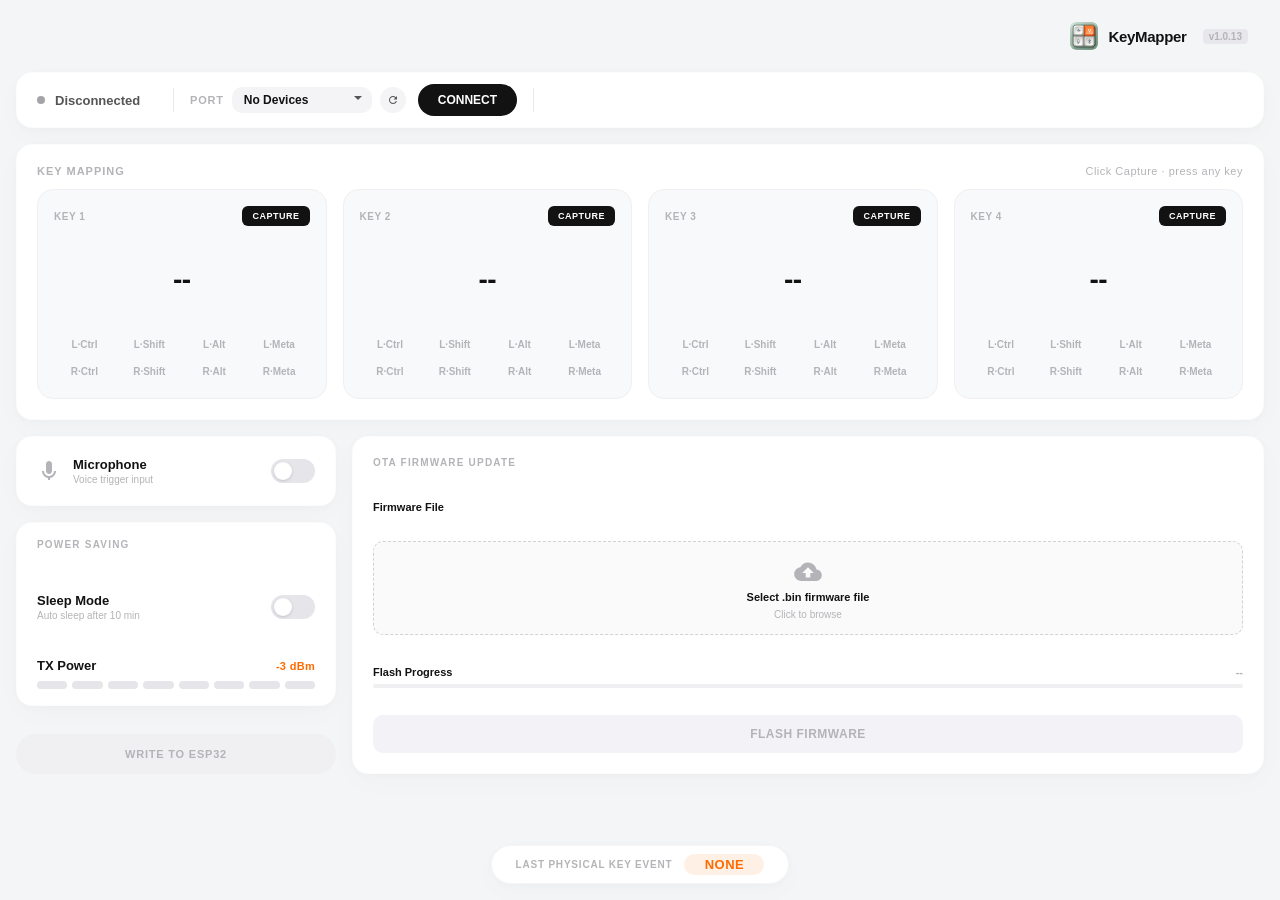
==== windows_app_python/web/index.html @ b79d4007 "feat(client): refactor Windows client to WebView architecture, sharing identical HTML UI with macOS " ====
<!DOCTYPE html>
<html lang="zh-CN">
<head>
    <meta charset="UTF-8">
    <meta name="viewport" content="width=device-width, initial-scale=1.0">
    <title>VoxTriple Config Client</title>
    <link rel="stylesheet" href="style.css">
</head>
<body>
    <div class="app-container">
        <!-- 1. 全等宽自定义窗口标题栏（支持拖拽 & 最右侧关闭按钮） -->
        <div class="custom-titlebar">
            <div class="logo-card">
                <img src="logo.png" alt="Logo" class="logo-img">
                <span class="logo-title">KeyMapper</span>
                <span class="logo-version" id="app-version">v1.0.13</span>
            </div>
        </div>

        <!-- 2. 全等宽设备连接控制横栏 -->
        <div class="device-connection-bar">
            <div class="status-indicator">
                <span class="status-dot disconnected" id="status-dot"></span>
                <span class="status-text" id="status-text">Disconnected</span>
            </div>
            
            <div class="divider"></div>
            
            <div class="port-section">
                <span class="control-label">PORT</span>
                <div class="select-wrapper">
                    <select id="port-select">
                        <option value="">No Devices</option>
                    </select>
                </div>
                <!-- 旋转刷新按钮 -->
                <button class="btn-refresh" id="btn-refresh" onclick="pollPorts()" title="Refresh Port List">
                    <svg viewBox="0 0 24 24" width="12" height="12">
                        <path fill="currentColor" d="M17.65 6.35C16.2 4.9 14.21 4 12 4c-4.42 0-7.99 3.58-7.99 8s3.57 8 7.99 8c3.73 0 6.84-2.55 7.73-6h-2.08c-.82 2.33-3.07 4-5.65 4-3.31 0-6-2.69-6-6s2.69-6 6-6c1.66 0 3.14.69 4.22 1.78L13 11h7V4l-2.35 2.35z"/>
                    </svg>
                </button>
            </div>
            
            <button class="btn btn-connect" id="btn-connect">CONNECT</button>
            
            <div class="divider"></div>
            
            <div class="firmware-section" id="firmware-section" style="display: none;">
                <span class="control-label">FIRMWARE</span>
                <div class="firmware-status-wrapper">
                    <span class="firmware-version" id="firmware-ver">v--</span>
                    <span class="firmware-status-label" id="firmware-status-label"></span>
                </div>
            </div>
            
            <!-- 仅在有固件更新时动态显示的智能升级按钮 -->
            <button class="btn btn-update-trigger" id="btn-update-trigger" style="display: none;" title="Start Smart Firmware Upgrade">UPDATE</button>
        </div>

        <!-- 3. 键盘按键映射配置区域 -->
        <main class="main-layout">
            <section class="section key-mapping-section">
                <div class="section-header">
                    <h2 class="section-title">KEY MAPPING</h2>
                    <span class="section-tips" id="mapping-tips">Click Capture · press any key</span>
                </div>
                
                <div class="key-grid">
                    <!-- Key 1 -->
                    <div class="key-card" data-idx="0" id="key-card-0">
                        <div class="key-card-header">
                            <span class="key-card-title">KEY 1</span>
                            <button class="btn-capture" id="btn-capture-0" onclick="startKeyCapture(0)">CAPTURE</button>
                        </div>
                        <div class="key-display" id="key-display-0">--</div>
                        <div class="modifiers-container" id="mods-0">
                            <div class="mods-row">
                                <span class="mod-pill" data-mask="0x01" onclick="toggleMod(0, 0x01)">L·Ctrl</span>
                                <span class="mod-pill" data-mask="0x02" onclick="toggleMod(0, 0x02)">L·Shift</span>
                                <span class="mod-pill" data-mask="0x04" onclick="toggleMod(0, 0x04)">L·Alt</span>
                                <span class="mod-pill" data-mask="0x08" onclick="toggleMod(0, 0x08)">L·Meta</span>
                            </div>
                            <div class="mods-row">
                                <span class="mod-pill" data-mask="0x10" onclick="toggleMod(0, 0x10)">R·Ctrl</span>
                                <span class="mod-pill" data-mask="0x20" onclick="toggleMod(0, 0x20)">R·Shift</span>
                                <span class="mod-pill" data-mask="0x40" onclick="toggleMod(0, 0x40)">R·Alt</span>
                                <span class="mod-pill" data-mask="0x80" onclick="toggleMod(0, 0x80)">R·Meta</span>
                            </div>
                        </div>
                    </div>

                    <!-- Key 2 -->
                    <div class="key-card" data-idx="1" id="key-card-1">
                        <div class="key-card-header">
                            <span class="key-card-title">KEY 2</span>
                            <button class="btn-capture" id="btn-capture-1" onclick="startKeyCapture(1)">CAPTURE</button>
                        </div>
                        <div class="key-display" id="key-display-1">--</div>
                        <div class="modifiers-container" id="mods-1">
                            <div class="mods-row">
                                <span class="mod-pill" data-mask="0x01" onclick="toggleMod(1, 0x01)">L·Ctrl</span>
                                <span class="mod-pill" data-mask="0x02" onclick="toggleMod(1, 0x02)">L·Shift</span>
                                <span class="mod-pill" data-mask="0x04" onclick="toggleMod(1, 0x04)">L·Alt</span>
                                <span class="mod-pill" data-mask="0x08" onclick="toggleMod(1, 0x08)">L·Meta</span>
                            </div>
                            <div class="mods-row">
                                <span class="mod-pill" data-mask="0x10" onclick="toggleMod(1, 0x10)">R·Ctrl</span>
                                <span class="mod-pill" data-mask="0x20" onclick="toggleMod(1, 0x20)">R·Shift</span>
                                <span class="mod-pill" data-mask="0x40" onclick="toggleMod(1, 0x40)">R·Alt</span>
                                <span class="mod-pill" data-mask="0x80" onclick="toggleMod(1, 0x80)">R·Meta</span>
                            </div>
                        </div>
                    </div>

                    <!-- Key 3 -->
                    <div class="key-card" data-idx="2" id="key-card-2">
                        <div class="key-card-header">
                            <span class="key-card-title">KEY 3</span>
                            <button class="btn-capture" id="btn-capture-2" onclick="startKeyCapture(2)">CAPTURE</button>
                        </div>
                        <div class="key-display" id="key-display-2">--</div>
                        <div class="modifiers-container" id="mods-2">
                            <div class="mods-row">
                                <span class="mod-pill" data-mask="0x01" onclick="toggleMod(2, 0x01)">L·Ctrl</span>
                                <span class="mod-pill" data-mask="0x02" onclick="toggleMod(2, 0x02)">L·Shift</span>
                                <span class="mod-pill" data-mask="0x04" onclick="toggleMod(2, 0x04)">L·Alt</span>
                                <span class="mod-pill" data-mask="0x08" onclick="toggleMod(2, 0x08)">L·Meta</span>
                            </div>
                            <div class="mods-row">
                                <span class="mod-pill" data-mask="0x10" onclick="toggleMod(2, 0x10)">R·Ctrl</span>
                                <span class="mod-pill" data-mask="0x20" onclick="toggleMod(2, 0x20)">R·Shift</span>
                                <span class="mod-pill" data-mask="0x40" onclick="toggleMod(2, 0x40)">R·Alt</span>
                                <span class="mod-pill" data-mask="0x80" onclick="toggleMod(2, 0x80)">R·Meta</span>
                            </div>
                        </div>
                    </div>

                    <!-- Key 4 -->
                    <div class="key-card" data-idx="3" id="key-card-3">
                        <div class="key-card-header">
                            <span class="key-card-title">KEY 4</span>
                            <button class="btn-capture" id="btn-capture-3" onclick="startKeyCapture(3)">CAPTURE</button>
                        </div>
                        <div class="key-display" id="key-display-3">--</div>
                        <div class="modifiers-container" id="mods-3">
                            <div class="mods-row">
                                <span class="mod-pill" data-mask="0x01" onclick="toggleMod(3, 0x01)">L·Ctrl</span>
                                <span class="mod-pill" data-mask="0x02" onclick="toggleMod(3, 0x02)">L·Shift</span>
                                <span class="mod-pill" data-mask="0x04" onclick="toggleMod(3, 0x04)">L·Alt</span>
                                <span class="mod-pill" data-mask="0x08" onclick="toggleMod(3, 0x08)">L·Meta</span>
                            </div>
                            <div class="mods-row">
                                <span class="mod-pill" data-mask="0x10" onclick="toggleMod(3, 0x10)">R·Ctrl</span>
                                <span class="mod-pill" data-mask="0x20" onclick="toggleMod(3, 0x20)">R·Shift</span>
                                <span class="mod-pill" data-mask="0x40" onclick="toggleMod(3, 0x40)">R·Alt</span>
                                <span class="mod-pill" data-mask="0x80" onclick="toggleMod(3, 0x80)">R·Meta</span>
                            </div>
                        </div>
                    </div>
                </div>
            </section>

            <!-- 4. 下半部分功能布局 -->
            <div class="bottom-layout">
                <!-- 左下：硬件级设置控制面板 -->
                <div class="left-settings">
                    <!-- 麦克风控制卡片 -->
                    <div class="setting-card mic-card">
                        <div class="setting-icon-desc">
                            <svg class="setting-svg" viewBox="0 0 24 24" width="24" height="24">
                                <path fill="currentColor" d="M12 2c1.66 0 3 1.34 3 3v7c0 1.66-1.34 3-3 3s-3-1.34-3-3V5c0-1.66 1.34-3 3-3zm7 10c0 3.53-2.61 6.43-6 6.92V21h-2v-2.08c-3.39-.49-6-3.39-6-6.92h2c0 2.76 2.24 5 5 5s5-2.24 5-5h2z"/>
                            </svg>
                            <div class="setting-texts">
                                <span class="setting-name">Microphone</span>
                                <span class="setting-sub">Voice trigger input</span>
                            </div>
                        </div>
                        <label class="switch-toggle">
                            <input type="checkbox" id="mic-toggle" onchange="onMicToggle()">
                            <span class="switch-slider"></span>
                        </label>
                    </div>

                    <!-- 硬件省电与功率设置卡片 -->
                    <div class="setting-card power-card-main">
                        <div class="power-section-header">POWER SAVING</div>
                        
                        <div class="power-row">
                            <div class="setting-texts">
                                <span class="setting-name">Sleep Mode</span>
                                <span class="setting-sub">Auto sleep after 10 min</span>
                            </div>
                            <label class="switch-toggle">
                                <input type="checkbox" id="sleep-toggle" onchange="onSleepToggle()">
                                <span class="switch-slider"></span>
                            </label>
                        </div>
                        
                        <div class="power-row-tx">
                            <div class="tx-text-header">
                                <span class="setting-name">TX Power</span>
                                <span class="tx-val-badge" id="tx-power-val">-3 dBm</span>
                            </div>
                            <!-- 8格分段式功率选择器 -->
                            <div class="power-bar-segments" id="tx-power-bar">
                                <div class="power-segment" data-level="0" onclick="setTxPower(0)"></div>
                                <div class="power-segment" data-level="1" onclick="setTxPower(1)"></div>
                                <div class="power-segment" data-level="2" onclick="setTxPower(2)"></div>
                                <div class="power-segment" data-level="3" onclick="setTxPower(3)"></div>
                                <div class="power-segment" data-level="4" onclick="setTxPower(4)"></div>
                                <div class="power-segment" data-level="5" onclick="setTxPower(5)"></div>
                                <div class="power-segment" data-level="6" onclick="setTxPower(6)"></div>
                                <div class="power-segment" data-level="7" onclick="setTxPower(7)"></div>
                            </div>
                        </div>
                    </div>
                    
                    <!-- 一键保存配置到开发板的写入按钮板块 -->
                    <div class="write-btn-wrapper">
                        <button class="btn btn-write-config-large" id="btn-write-config" onclick="saveAllConfigsToDevice()" disabled>WRITE TO ESP32</button>
                    </div>
                </div>

                <!-- 右下：OTA固件在线升级模块 -->
                <div class="right-ota">
                    <div class="ota-card">
                        <div class="power-section-header">OTA FIRMWARE UPDATE</div>
                        
                        <div class="ota-sub-header">Firmware File</div>
                        
                        <!-- 拖拽/点击上传虚线区域 -->
                        <div class="upload-dropzone" id="dropzone" onclick="onBrowseFirmware()">
                            <svg class="upload-svg" viewBox="0 0 24 24" width="36" height="36">
                                <path fill="currentColor" d="M19.35 10.04C18.67 6.59 15.64 4 12 4 9.11 4 6.6 5.64 5.35 8.04 2.34 8.36 0 10.91 0 14c0 3.31 2.69 6 6 6h13c2.76 0 5-2.24 5-5 0-2.64-2.05-4.78-4.65-4.96zM14 13v4h-4v-4H7l5-5 5 5h-3z"/>
                            </svg>
                            <span class="upload-title">Select .bin firmware file</span>
                            <span class="upload-sub" id="selected-file-name">Click to browse</span>
                        </div>

                        <div class="ota-progress-section">
                            <div class="progress-texts">
                                <span class="progress-label">Flash Progress</span>
                                <span class="progress-percent" id="progress-pct">--</span>
                            </div>
                            <div class="progress-bar-bg">
                                <div class="progress-bar-fill" id="progress-fill" style="width: 0%"></div>
                            </div>
                        </div>

                        <button class="btn btn-flash" id="btn-flash" disabled onclick="onFlashFirmware()">FLASH FIRMWARE</button>
                    </div>
                </div>
            </div>
        </main>
        
        <!-- 4. 底部居中状态监视栏（从顶部下移，空间更宽裕且醒目） -->
        <div class="bottom-monitor-bar">
            <div class="live-monitor" id="live-monitor-container">
                <span class="monitor-label">LAST PHYSICAL KEY EVENT</span>
                <span class="monitor-value" id="monitor-val">NONE</span>
            </div>
        </div>
    </div>
    
    <script src="app.js"></script>
</body>
</html>
---- windows_app_python/web/style.css ----
/* ==========================================================================
   Figma 1:1 Pixel-Perfect Light Theme Styles (Frameless Window Update)
   ========================================================================== */

:root {
    --bg-app: #f4f5f6;
    --bg-card: #ffffff;
    --border-color: #eaeaea;
    --text-primary: #121212;
    --text-muted: #969696;
    --text-inactive: #b4b4b8;
    --accent-orange: #ff6b00;
    --accent-orange-bg: #fff0e6;
    --accent-black: #121212;
    --btn-gray: #f0f0f2;
    --btn-gray-hover: #e5e5e7;
    --shadow-soft: 0 8px 30px rgba(0, 0, 0, 0.02), 0 2px 8px rgba(0, 0, 0, 0.02);
    --shadow-hover: 0 12px 40px rgba(0, 0, 0, 0.04), 0 4px 12px rgba(0, 0, 0, 0.03);
    --border-radius-lg: 16px;
    --border-radius-md: 10px;
    --border-radius-sm: 6px;
}

* {
    box-sizing: border-box;
    margin: 0;
    padding: 0;
    font-family: -apple-system, BlinkMacSystemFont, "Segoe UI", Roboto, Helvetica, Arial, sans-serif;
    user-select: none;
    -webkit-user-drag: none;
}

body {
    background-color: var(--bg-app);
    color: var(--text-primary);
    width: 100vw;
    height: 100vh;
    overflow: hidden;
    display: flex;
    justify-content: center;
    align-items: center;
}

.app-container {
    width: 100%;
    height: 100%;
    padding: 16px;
    display: flex;
    flex-direction: column;
    gap: 16px;
}

/* ── 1. 自定义无边框窗口标题栏 (可拖拽) ─────────────────────────────────── */
.custom-titlebar {
    display: flex;
    justify-content: flex-end; /* logo靠右对齐 */
    align-items: center;
    height: 40px;
    width: 100%;
    background: transparent;
    padding: 0 16px;
}

.logo-card {
    display: flex;
    align-items: center;
    gap: 10px;
}

.logo-img {
    width: 28px;
    height: 28px;
    border-radius: 6px;
    object-fit: contain;
}

.logo-title {
    font-size: 15px;
    font-weight: 750;
    color: #121212;
    letter-spacing: -0.3px;
}

.logo-version {
    font-size: 10px;
    color: var(--text-inactive);
    font-weight: 600;
    background-color: #e8e8ec;
    padding: 2px 6px;
    border-radius: 4px;
    margin-left: 6px;
}

/* 底部居中：最近按键监测反馈 */
.bottom-monitor-bar {
    width: 100%;
    display: flex;
    justify-content: center;
    align-items: center;
    margin-top: 4px;
}

.live-monitor {
    background-color: var(--bg-card);
    border-radius: 20px;
    padding: 8px 24px;
    display: flex;
    align-items: center;
    gap: 12px;
    box-shadow: var(--shadow-soft);
    border: 1px solid rgba(0, 0, 0, 0.04);
}

.monitor-label {
    font-size: 10px;
    font-weight: 800;
    color: var(--text-inactive);
    letter-spacing: 0.8px;
}

.monitor-value {
    font-size: 13px;
    font-weight: 800;
    color: var(--accent-orange);
    letter-spacing: 0.5px;
    background: var(--accent-orange-bg);
    padding: 3px 12px;
    border-radius: 12px;
    min-width: 80px;
    text-align: center;
    transition: transform 0.1s ease;
}



/* ── 2. 设备连接控制横栏 (第二行) ──────────────────────────────────────── */
.device-connection-bar {
    background: var(--bg-card);
    border-radius: var(--border-radius-lg);
    padding: 0 20px;
    display: flex;
    align-items: center;
    height: 56px;
    width: 100%;
    box-shadow: var(--shadow-soft);
    border: 1px solid rgba(0, 0, 0, 0.01);
}

.status-indicator {
    display: flex;
    align-items: center;
    gap: 10px;
    min-width: 120px;
}

.status-dot {
    width: 8px;
    height: 8px;
    border-radius: 50%;
}

.status-dot.connected {
    background-color: #2ed573;
    box-shadow: 0 0 10px rgba(46, 213, 115, 0.4);
}

.status-dot.disconnected {
    background-color: #a4a4a8;
}

.status-text {
    font-size: 13px;
    font-weight: 600;
    color: #555;
}

.divider {
    width: 1px;
    height: 24px;
    background-color: var(--border-color);
    margin: 0 16px;
}

.port-section {
    display: flex;
    align-items: center;
    gap: 8px;
}

.control-label {
    font-size: 11px;
    font-weight: 800;
    color: var(--text-inactive);
    letter-spacing: 0.8px;
}

.select-wrapper {
    position: relative;
}

select {
    appearance: none;
    background: #f4f4f6;
    border: none;
    border-radius: var(--border-radius-md);
    padding: 6px 30px 6px 12px;
    font-size: 12px;
    font-weight: 600;
    color: var(--text-primary);
    cursor: pointer;
    min-width: 140px;
    outline: none;
    transition: background 0.15s;
}

select:hover {
    background: #eaeaec;
}

.select-wrapper::after {
    content: "";
    position: absolute;
    right: 10px;
    top: 50%;
    transform: translateY(-50%);
    border: 4px solid transparent;
    border-top-color: #555;
    pointer-events: none;
}

/* 新增：串口刷新按钮 */
.btn-refresh {
    background: #f4f4f6;
    border: none;
    border-radius: 50%;
    width: 26px;
    height: 26px;
    color: #555;
    cursor: pointer;
    display: flex;
    align-items: center;
    justify-content: center;
    transition: all 0.25s ease;
}

.btn-refresh:hover {
    background: #eaeaec;
    transform: rotate(180deg);
}

.btn {
    border: none;
    border-radius: var(--border-radius-md);
    font-size: 12px;
    font-weight: 700;
    cursor: pointer;
    outline: none;
    transition: all 0.15s ease;
    height: 32px;
    padding: 0 16px;
    display: flex;
    align-items: center;
    justify-content: center;
}

.btn-connect {
    background-color: var(--accent-black);
    color: #fff;
    margin-left: 12px;
    border-radius: 16px;
    padding: 0 20px;
}

.btn-connect:hover {
    opacity: 0.9;
    transform: scale(0.98);
}

.btn-connect.connected-state {
    background-color: #ff3b30;
}

.btn-write-config-large {
    background-color: var(--accent-orange);
    color: #ffffff;
    box-shadow: 0 4px 14px rgba(255, 107, 0, 0.25);
    border-radius: 20px;
    padding: 0 24px;
    font-weight: 800;
    font-size: 11px;
    letter-spacing: 0.8px;
    height: 40px;
    width: 100%;
    display: flex;
    align-items: center;
    justify-content: center;
}

.btn-write-config-large:not([disabled]):hover {
    opacity: 0.9;
    transform: scale(0.98);
}

.btn-write-config-large[disabled] {
    background-color: var(--btn-gray);
    color: var(--text-inactive);
    box-shadow: none;
    cursor: not-allowed;
}

.write-btn-wrapper {
    padding: 0;
    margin-top: 12px;
    width: 100%;
    background: transparent;
    border: none;
    box-shadow: none;
}

.firmware-section {
    display: flex;
    flex-direction: column;
    align-items: flex-start;
    gap: 1px;
}

.firmware-version {
    font-size: 13px;
    font-weight: 700;
    color: var(--text-primary);
}

.firmware-status-wrapper {
    display: flex;
    align-items: center;
    gap: 6px;
}

.firmware-status-label {
    font-size: 11px;
    font-weight: 600;
    color: var(--text-muted);
}

.btn-update-trigger {
    background-color: var(--accent-orange);
    color: #ffffff;
    box-shadow: 0 4px 12px rgba(255, 107, 0, 0.2);
    border-radius: 16px;
    padding: 0 16px;
    font-weight: 800;
    font-size: 10px;
    letter-spacing: 0.5px;
    height: 32px;
    margin-left: 12px;
    display: none; /* 默认隐藏，有更新时动态显示 */
    align-items: center;
    justify-content: center;
}

.btn-update-trigger:hover {
    opacity: 0.9;
    transform: scale(0.98);
}

/* ── 3. 主排版 ─────────────────────────────────────────────────────────── */
.main-layout {
    display: flex;
    flex-direction: column;
    gap: 16px;
    flex-grow: 1;
}

.section {
    background: var(--bg-card);
    border-radius: var(--border-radius-lg);
    padding: 20px;
    box-shadow: var(--shadow-soft);
    border: 1px solid rgba(0, 0, 0, 0.01);
}

.section-header {
    display: flex;
    justify-content: space-between;
    align-items: center;
    margin-bottom: 12px;
}

.section-title {
    font-size: 11px;
    font-weight: 800;
    color: var(--text-inactive);
    letter-spacing: 1px;
}

.section-tips {
    font-size: 11px;
    color: var(--text-inactive);
    font-weight: 500;
    letter-spacing: 0.5px;
}

/* ── 按键网格 & 卡片 ────────────────────────────────────────────────────── */
.key-grid {
    display: grid;
    grid-template-columns: repeat(4, 1fr);
    gap: 16px;
}

.key-card {
    background: #f8f9fa;
    border-radius: var(--border-radius-lg);
    padding: 16px;
    border: 1px solid #f0f0f2;
    transition: all 0.2s ease;
    display: flex;
    flex-direction: column;
    height: 210px;
}

.key-card:hover {
    box-shadow: 0 4px 16px rgba(0,0,0,0.02);
    border-color: #e5e5ea;
}

.key-card.capturing-state {
    border-color: var(--accent-orange);
    box-shadow: 0 0 12px rgba(255, 107, 0, 0.1);
    background: #fffcfb;
}

/* 物理按键敲击时弹跳闪烁动画 */
@keyframes pulse-physical {
    0% { transform: scale(1); }
    50% { transform: scale(1.04); border-color: var(--accent-orange); box-shadow: 0 0 16px rgba(255, 107, 0, 0.15); background: #fffcfb; }
    100% { transform: scale(1); }
}

.key-card.physical-pressed {
    animation: pulse-physical 0.25s ease-out;
}

.key-card-header {
    display: flex;
    justify-content: space-between;
    align-items: center;
}

.key-card-title {
    font-size: 10px;
    font-weight: 700;
    color: var(--text-inactive);
    letter-spacing: 0.5px;
}

.btn-capture {
    background-color: var(--accent-black);
    color: #fff;
    border: none;
    border-radius: var(--border-radius-sm);
    font-size: 9px;
    font-weight: 800;
    padding: 5px 10px;
    cursor: pointer;
    transition: background 0.15s;
    letter-spacing: 0.5px;
}

.btn-capture:hover {
    opacity: 0.85;
}

.key-card.capturing-state .btn-capture {
    background-color: var(--accent-orange);
}

.key-display {
    flex-grow: 1;
    display: flex;
    justify-content: center;
    align-items: center;
    font-size: 28px;
    font-weight: 700;
    color: var(--text-primary);
    letter-spacing: -0.5px;
}

.key-card.active-display .key-display {
    color: var(--accent-orange);
}

.modifiers-container {
    display: flex;
    flex-direction: column;
    gap: 6px;
}

.mods-row {
    display: flex;
    justify-content: space-between;
    gap: 4px;
}

.mod-pill {
    flex: 1;
    text-align: center;
    background: transparent;
    color: var(--text-inactive);
    font-size: 10px;
    font-weight: 600;
    padding: 4px 0;
    border-radius: 4px;
    cursor: pointer;
    transition: all 0.15s ease;
    border: 1px solid transparent;
}

.mod-pill:hover {
    color: #666;
    background-color: #eaeaea;
}

.mod-pill.active {
    color: var(--accent-orange);
    font-weight: 700;
    background-color: var(--accent-orange-bg);
}

/* ── 下半区排版 ─────────────────────────────────────────────────────────── */
.bottom-layout {
    display: grid;
    grid-template-columns: 320px 1fr;
    gap: 16px;
    height: 270px;
}

/* 左半：硬件级设置控制面板 */
.left-settings {
    display: flex;
    flex-direction: column;
    gap: 16px;
}

.setting-card {
    background: var(--bg-card);
    border-radius: var(--border-radius-lg);
    padding: 16px 20px;
    box-shadow: var(--shadow-soft);
    border: 1px solid rgba(0, 0, 0, 0.01);
}

.mic-card {
    display: flex;
    justify-content: space-between;
    align-items: center;
    height: 70px;
}

.setting-icon-desc {
    display: flex;
    align-items: center;
    gap: 12px;
}

.setting-svg {
    color: var(--text-inactive);
}

.setting-texts {
    display: flex;
    flex-direction: column;
    gap: 2px;
}

.setting-name {
    font-size: 13px;
    font-weight: 700;
    color: var(--text-primary);
}

.setting-sub {
    font-size: 10px;
    color: var(--text-inactive);
    font-weight: 500;
}

.power-card-main {
    flex-grow: 1;
    display: flex;
    flex-direction: column;
    justify-content: space-between;
    height: 184px;
}

.power-section-header {
    font-size: 10px;
    font-weight: 800;
    color: var(--text-inactive);
    letter-spacing: 1.2px;
    margin-bottom: 6px;
}

.power-row {
    display: flex;
    justify-content: space-between;
    align-items: center;
}

.power-row-tx {
    display: flex;
    flex-direction: column;
    gap: 8px;
}

.tx-text-header {
    display: flex;
    justify-content: space-between;
    align-items: center;
}

.tx-val-badge {
    font-size: 11px;
    font-weight: 800;
    color: var(--accent-orange);
    letter-spacing: 0.3px;
}

/* 8格分段条 */
.power-bar-segments {
    display: grid;
    grid-template-columns: repeat(8, 1fr);
    gap: 5px;
    height: 8px;
}

.power-segment {
    background-color: #e5e5ea;
    border-radius: 4px;
    cursor: pointer;
    transition: all 0.15s ease;
}

.power-segment.active {
    background-color: var(--accent-orange);
}

.power-segment:hover {
    transform: scaleY(1.2);
}

/* ── 橙色 Switch 控件 ────────────────────────────────────────────────────── */
.switch-toggle {
    position: relative;
    display: inline-block;
    width: 44px;
    height: 24px;
}

.switch-toggle input {
    opacity: 0;
    width: 0;
    height: 0;
}

.switch-slider {
    position: absolute;
    cursor: pointer;
    top: 0;
    left: 0;
    right: 0;
    bottom: 0;
    background-color: #e5e5ea;
    transition: .25s ease;
    border-radius: 24px;
}

.switch-slider:before {
    position: absolute;
    content: "";
    height: 18px;
    width: 18px;
    left: 3px;
    bottom: 3px;
    background-color: white;
    transition: .25s ease;
    border-radius: 50%;
    box-shadow: 0 1px 3px rgba(0,0,0,0.15);
}

input:checked + .switch-slider {
    background-color: var(--accent-orange);
}

input:checked + .switch-slider:before {
    transform: translateX(20px);
}

/* ── 右半区: OTA升级 ────────────────────────────────────────────────────────── */
.right-ota {
    flex-grow: 1;
}

.ota-card {
    height: 100%;
    background: var(--bg-card);
    border-radius: var(--border-radius-lg);
    padding: 20px;
    box-shadow: var(--shadow-soft);
    border: 1px solid rgba(0, 0, 0, 0.01);
    display: flex;
    flex-direction: column;
    justify-content: space-between;
}

.ota-sub-header {
    font-size: 11px;
    font-weight: 700;
    color: var(--text-primary);
}

.upload-dropzone {
    border: 1.5px dashed #d1d1d6;
    background: #fafafb;
    border-radius: var(--border-radius-md);
    padding: 16px;
    display: flex;
    flex-direction: column;
    align-items: center;
    justify-content: center;
    gap: 6px;
    cursor: pointer;
    transition: all 0.2s ease;
    height: 94px;
}

.upload-dropzone:hover {
    border-color: var(--accent-orange);
    background: #fffcfb;
}

.upload-svg {
    color: var(--text-inactive);
    transition: color 0.2s;
}

.upload-dropzone:hover .upload-svg {
    color: var(--accent-orange);
}

.upload-title {
    font-size: 11px;
    font-weight: 700;
    color: var(--text-primary);
}

.upload-sub {
    font-size: 10px;
    color: var(--text-inactive);
    font-weight: 500;
    text-align: center;
    max-width: 260px;
    overflow: hidden;
    text-overflow: ellipsis;
    white-space: nowrap;
}

.ota-progress-section {
    margin-top: 4px;
}

.progress-texts {
    display: flex;
    justify-content: space-between;
    align-items: center;
    margin-bottom: 6px;
}

.progress-label {
    font-size: 11px;
    font-weight: 700;
    color: var(--text-primary);
}

.progress-percent {
    font-size: 11px;
    font-weight: 700;
    color: var(--text-inactive);
}

.progress-bar-bg {
    height: 4px;
    background-color: #f0f0f2;
    border-radius: 2px;
    overflow: hidden;
}

.progress-bar-fill {
    height: 100%;
    background-color: var(--accent-orange);
    width: 0%;
    transition: width 0.25s ease-out;
}

.btn-flash {
    width: 100%;
    background-color: #f2f2f7;
    color: var(--text-inactive);
    border-radius: var(--border-radius-md);
    font-weight: 700;
    height: 38px;
    letter-spacing: 0.5px;
    border: none;
    outline: none;
    cursor: pointer;
    transition: all 0.15s ease;
}

.btn-flash:not([disabled]) {
    background-color: var(--accent-orange);
    color: #fff;
    box-shadow: 0 4px 12px rgba(255, 107, 0, 0.15);
}

.btn-flash:not([disabled]):hover {
    opacity: 0.9;
    transform: scale(0.99);
}
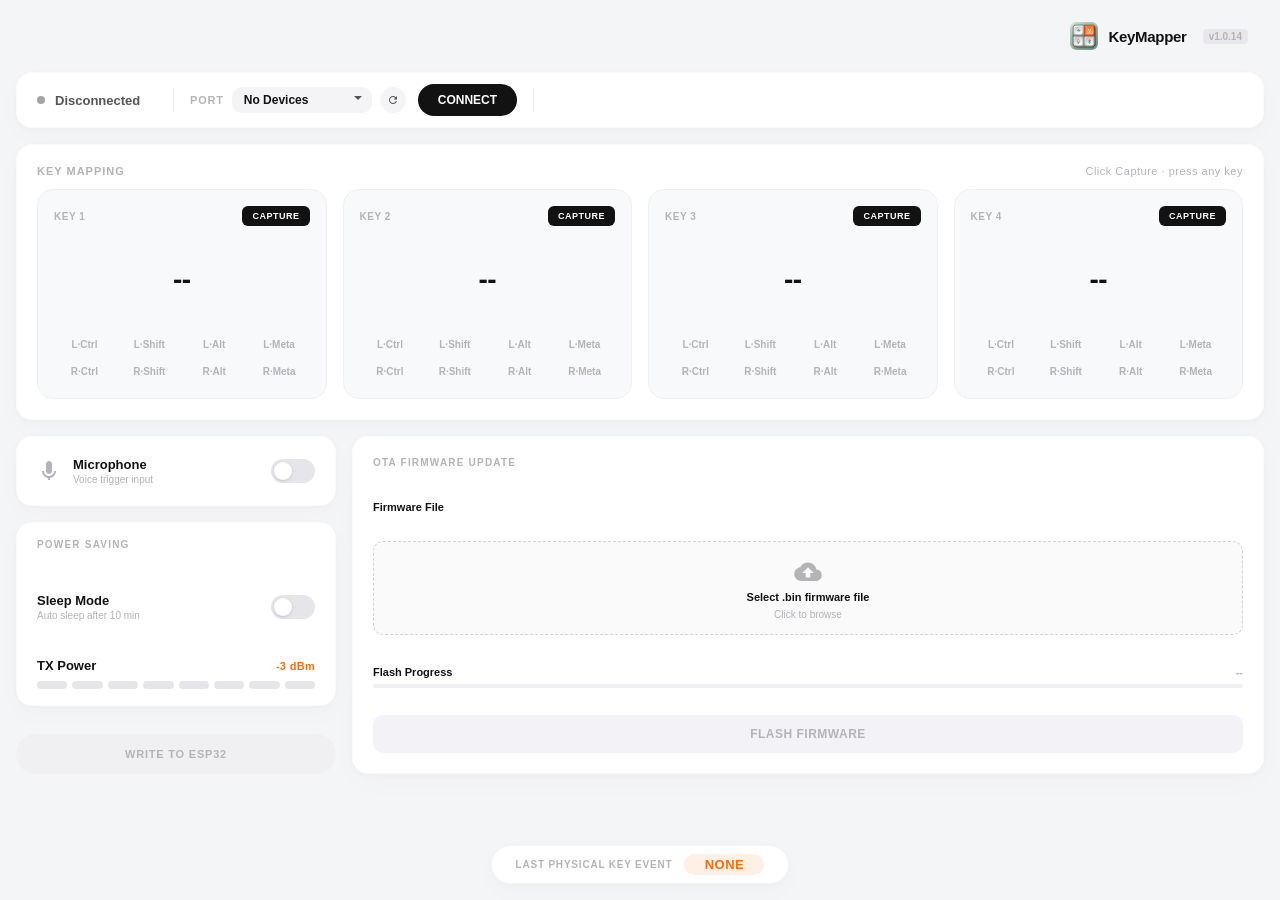
==== commit 8695f2ec: "feat: 支持 ESP32 Lite V1.0.0 与 WEMOS 18650 双硬件开发板兼容架构与客户端型号切换" ====
--- a/windows_app_python/web/index.html
+++ b/windows_app_python/web/index.html
@@ -13,7 +13,7 @@
             <div class="logo-card">
                 <img src="logo.png" alt="Logo" class="logo-img">
                 <span class="logo-title">KeyMapper</span>
-                <span class="logo-version" id="app-version">v1.0.13</span>
+                <span class="logo-version" id="app-version">v1.0.14</span>
             </div>
         </div>
 
@@ -50,6 +50,21 @@
                 <div class="firmware-status-wrapper">
                     <span class="firmware-version" id="firmware-ver">v--</span>
                     <span class="firmware-status-label" id="firmware-status-label"></span>
+                </div>
+            </div>
+            
+            <div class="divider" id="board-divider" style="display: none;"></div>
+
+            <div class="board-section" id="board-section" style="display: none;">
+                <span class="control-label">BOARD</span>
+                <div class="board-control-wrapper">
+                    <div class="select-wrapper board-select-wrapper">
+                        <select id="board-select" onchange="onBoardSelectChange()">
+                            <option value="0">WEMOS 18650</option>
+                            <option value="1">ESP32 Lite V1</option>
+                        </select>
+                    </div>
+                    <button class="btn btn-board-switch" id="btn-board-switch" onclick="applyBoardSwitch()" style="display: none;" title="Save & Apply Board Model">APPLY</button>
                 </div>
             </div>
             
--- a/windows_app_python/web/style.css
+++ b/windows_app_python/web/style.css
@@ -358,10 +358,91 @@
     justify-content: center;
 }
 
+/* ── 开发板型号选择与切换 ── */
+.board-section {
+    display: flex;
+    flex-direction: column;
+    align-items: flex-start;
+    gap: 2px;
+}
+
+.board-control-wrapper {
+    display: flex;
+    align-items: center;
+    gap: 6px;
+}
+
+.board-select-wrapper select {
+    min-width: 124px;
+    padding: 4px 24px 4px 10px;
+    font-size: 11px;
+    height: 26px;
+    background: #f4f4f6;
+    border-radius: var(--border-radius-md);
+}
+
+.btn-board-switch {
+    background-color: var(--accent-orange);
+    color: #ffffff;
+    border-radius: 13px;
+    padding: 0 10px;
+    font-size: 10px;
+    font-weight: 800;
+    height: 24px;
+    box-shadow: 0 2px 8px rgba(255, 107, 0, 0.25);
+    transition: all 0.15s ease;
+}
+
+.btn-board-switch:hover {
+    opacity: 0.9;
+    transform: scale(0.98);
+}
+
 .btn-update-trigger:hover {
     opacity: 0.9;
     transform: scale(0.98);
 }
+
+.board-section {
+    display: flex;
+    flex-direction: column;
+    align-items: flex-start;
+    gap: 1px;
+}
+
+.board-control-wrapper {
+    display: flex;
+    align-items: center;
+    gap: 6px;
+}
+
+.board-select-wrapper select {
+    min-width: 125px;
+    padding: 4px 26px 4px 10px;
+    font-size: 11px;
+    height: 28px;
+}
+
+.btn-board-switch {
+    background-color: var(--accent-orange);
+    color: #ffffff;
+    border-radius: 14px;
+    padding: 0 10px;
+    font-weight: 800;
+    font-size: 10px;
+    height: 28px;
+    display: none;
+    align-items: center;
+    justify-content: center;
+    cursor: pointer;
+    box-shadow: 0 2px 8px rgba(255, 107, 0, 0.25);
+}
+
+.btn-board-switch:hover {
+    opacity: 0.9;
+    transform: scale(0.96);
+}
+
 
 /* ── 3. 主排版 ─────────────────────────────────────────────────────────── */
 .main-layout {
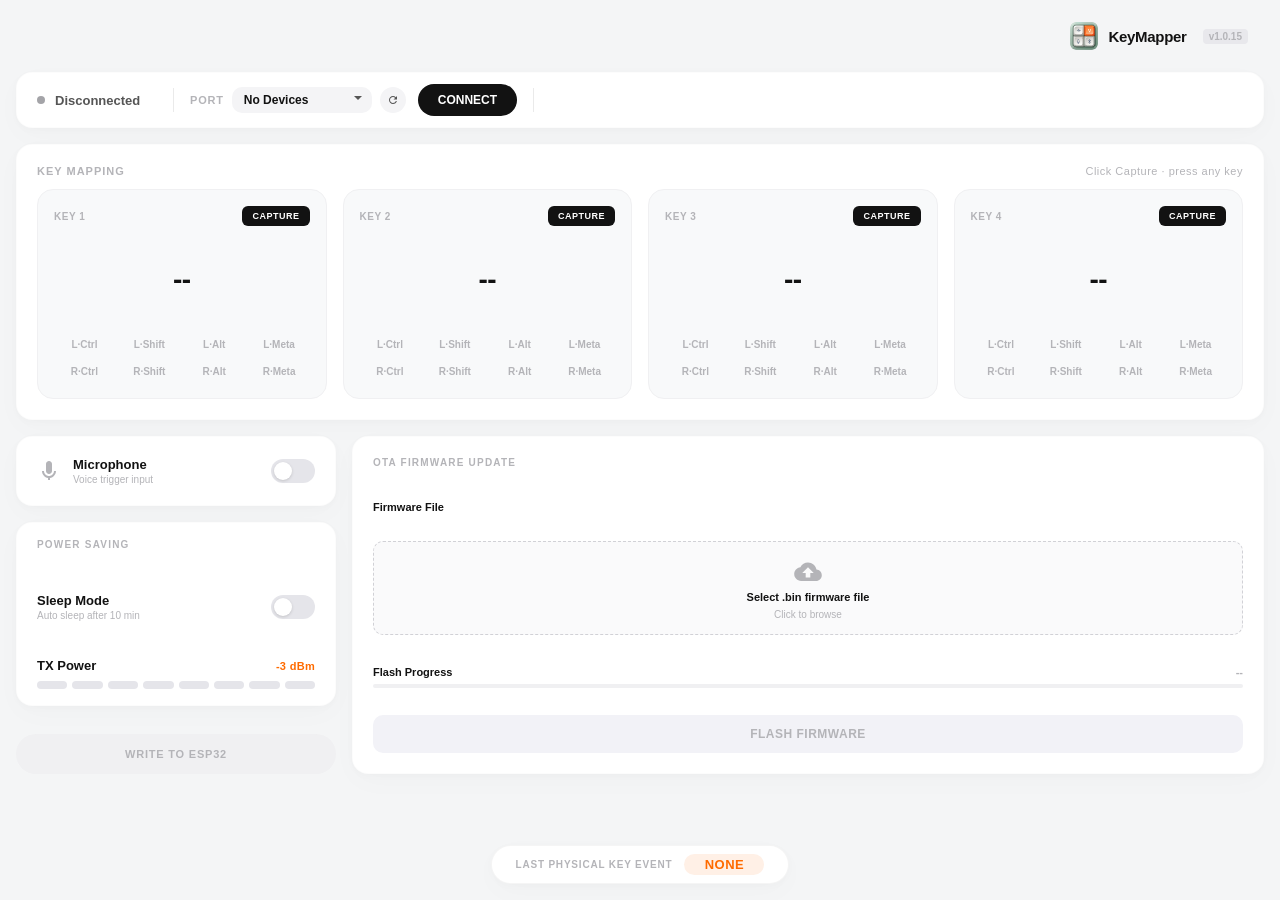
==== commit 50757945: "feat: 适配 ESP32 Lite V1.0.0 优化按键排列 (GPIO 4/19/23/18)，升级发布 v1.0.15" ====
--- a/windows_app_python/web/index.html
+++ b/windows_app_python/web/index.html
@@ -13,7 +13,7 @@
             <div class="logo-card">
                 <img src="logo.png" alt="Logo" class="logo-img">
                 <span class="logo-title">KeyMapper</span>
-                <span class="logo-version" id="app-version">v1.0.14</span>
+                <span class="logo-version" id="app-version">v1.0.15</span>
             </div>
         </div>
 
@@ -65,6 +65,28 @@
                         </select>
                     </div>
                     <button class="btn btn-board-switch" id="btn-board-switch" onclick="applyBoardSwitch()" style="display: none;" title="Save & Apply Board Model">APPLY</button>
+                </div>
+            </div>
+            
+            <div class="divider" id="sleep-timeout-divider" style="display: none;"></div>
+
+            <div class="sleep-timeout-section" id="sleep-timeout-section" style="display: none;">
+                <span class="control-label">SLEEP</span>
+                <div class="sleep-timeout-control-wrapper">
+                    <div class="select-wrapper sleep-timeout-select-wrapper">
+                        <select id="sleep-timeout-select" onchange="onSleepTimeoutChange()">
+                            <option value="1">1 min</option>
+                            <option value="2">2 min</option>
+                            <option value="3">3 min</option>
+                            <option value="5" selected>5 min</option>
+                            <option value="10">10 min</option>
+                            <option value="15">15 min</option>
+                            <option value="20">20 min</option>
+                            <option value="30">30 min</option>
+                            <option value="60">60 min</option>
+                        </select>
+                    </div>
+                    <button class="btn btn-sleep-timeout-apply" id="btn-sleep-timeout-apply" onclick="applySleepTimeout()" style="display: none;" title="Save &amp; Apply Sleep Timeout">APPLY</button>
                 </div>
             </div>
             
--- a/windows_app_python/web/style.css
+++ b/windows_app_python/web/style.css
@@ -443,6 +443,46 @@
     transform: scale(0.96);
 }
 
+/* ── 休眠等待时间选择控件 ── */
+.sleep-timeout-section {
+    display: flex;
+    flex-direction: column;
+    align-items: flex-start;
+    gap: 1px;
+}
+
+.sleep-timeout-control-wrapper {
+    display: flex;
+    align-items: center;
+    gap: 6px;
+}
+
+.sleep-timeout-select-wrapper select {
+    min-width: 86px;
+    padding: 4px 26px 4px 10px;
+    font-size: 11px;
+    height: 28px;
+}
+
+.btn-sleep-timeout-apply {
+    background-color: var(--accent-orange);
+    color: #ffffff;
+    border-radius: 14px;
+    padding: 0 10px;
+    font-weight: 800;
+    font-size: 10px;
+    height: 28px;
+    display: none;
+    align-items: center;
+    justify-content: center;
+    cursor: pointer;
+    box-shadow: 0 2px 8px rgba(255, 107, 0, 0.25);
+}
+
+.btn-sleep-timeout-apply:hover {
+    opacity: 0.9;
+    transform: scale(0.96);
+}
 
 /* ── 3. 主排版 ─────────────────────────────────────────────────────────── */
 .main-layout {
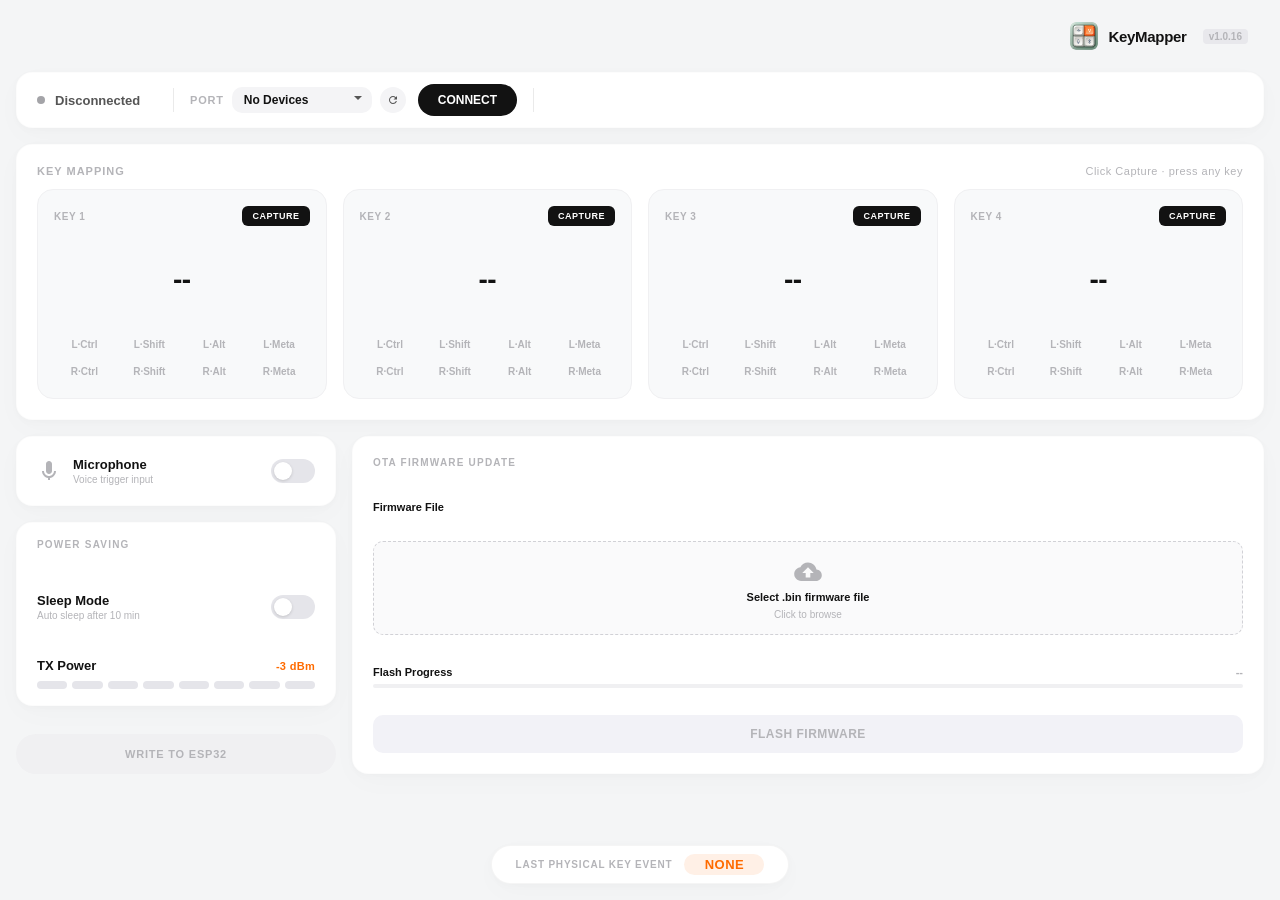
==== commit 44db3f90: "feat: 将 ESP32 Lite V1.0.0 设为出厂默认开发板并发布 v1.0.16" ====
--- a/windows_app_python/web/index.html
+++ b/windows_app_python/web/index.html
@@ -13,7 +13,7 @@
             <div class="logo-card">
                 <img src="logo.png" alt="Logo" class="logo-img">
                 <span class="logo-title">KeyMapper</span>
-                <span class="logo-version" id="app-version">v1.0.15</span>
+                <span class="logo-version" id="app-version">v1.0.16</span>
             </div>
         </div>
 
@@ -61,7 +61,7 @@
                     <div class="select-wrapper board-select-wrapper">
                         <select id="board-select" onchange="onBoardSelectChange()">
                             <option value="0">WEMOS 18650</option>
-                            <option value="1">ESP32 Lite V1</option>
+                            <option value="1" selected>ESP32 Lite V1</option>
                         </select>
                     </div>
                     <button class="btn btn-board-switch" id="btn-board-switch" onclick="applyBoardSwitch()" style="display: none;" title="Save & Apply Board Model">APPLY</button>
@@ -90,6 +90,16 @@
                 </div>
             </div>
             
+            <div class="divider" id="reset-bt-divider" style="display: none;"></div>
+
+            <div class="reset-bt-section" id="reset-bt-section" style="display: none;">
+                <button class="btn btn-reset-bt" id="btn-reset-bt" onclick="confirmResetBtPairing()" title="遗忘蓝牙连接：清空当前配对并重启，以便配对新电脑（按键与板型等设置均保留）">
+                    <svg viewBox="0 0 24 24" width="12" height="12" style="margin-right: 3px; vertical-align: -1px;">
+                        <path fill="currentColor" d="M17.71 7.71L12 2h-1v7.59L6.41 5 5 6.41 10.59 12 5 17.59 6.41 19 11 14.41V22h1l5.71-5.71-4.3-4.29 4.3-4.29zM13 5.83l1.88 1.88L13 9.59V5.83zm1.88 10.46L13 18.17v-3.76l1.88 1.88z"/>
+                    </svg>FORGET BT
+                </button>
+            </div>
+            
             <!-- 仅在有固件更新时动态显示的智能升级按钮 -->
             <button class="btn btn-update-trigger" id="btn-update-trigger" style="display: none;" title="Start Smart Firmware Upgrade">UPDATE</button>
         </div>
--- a/windows_app_python/web/style.css
+++ b/windows_app_python/web/style.css
@@ -484,6 +484,36 @@
     transform: scale(0.96);
 }
 
+/* ── 遗忘蓝牙连接重置按钮 ── */
+.reset-bt-section {
+    display: flex;
+    align-items: center;
+}
+
+.btn-reset-bt {
+    background: rgba(239, 68, 68, 0.12);
+    color: #f87171;
+    border: 1px solid rgba(239, 68, 68, 0.28);
+    border-radius: 14px;
+    padding: 0 10px;
+    font-weight: 700;
+    font-size: 10px;
+    height: 28px;
+    display: flex;
+    align-items: center;
+    justify-content: center;
+    cursor: pointer;
+    transition: all 0.2s ease;
+    white-space: nowrap;
+}
+
+.btn-reset-bt:hover {
+    background: rgba(239, 68, 68, 0.25);
+    border-color: rgba(239, 68, 68, 0.5);
+    color: #fca5a5;
+    transform: scale(0.96);
+}
+
 /* ── 3. 主排版 ─────────────────────────────────────────────────────────── */
 .main-layout {
     display: flex;
